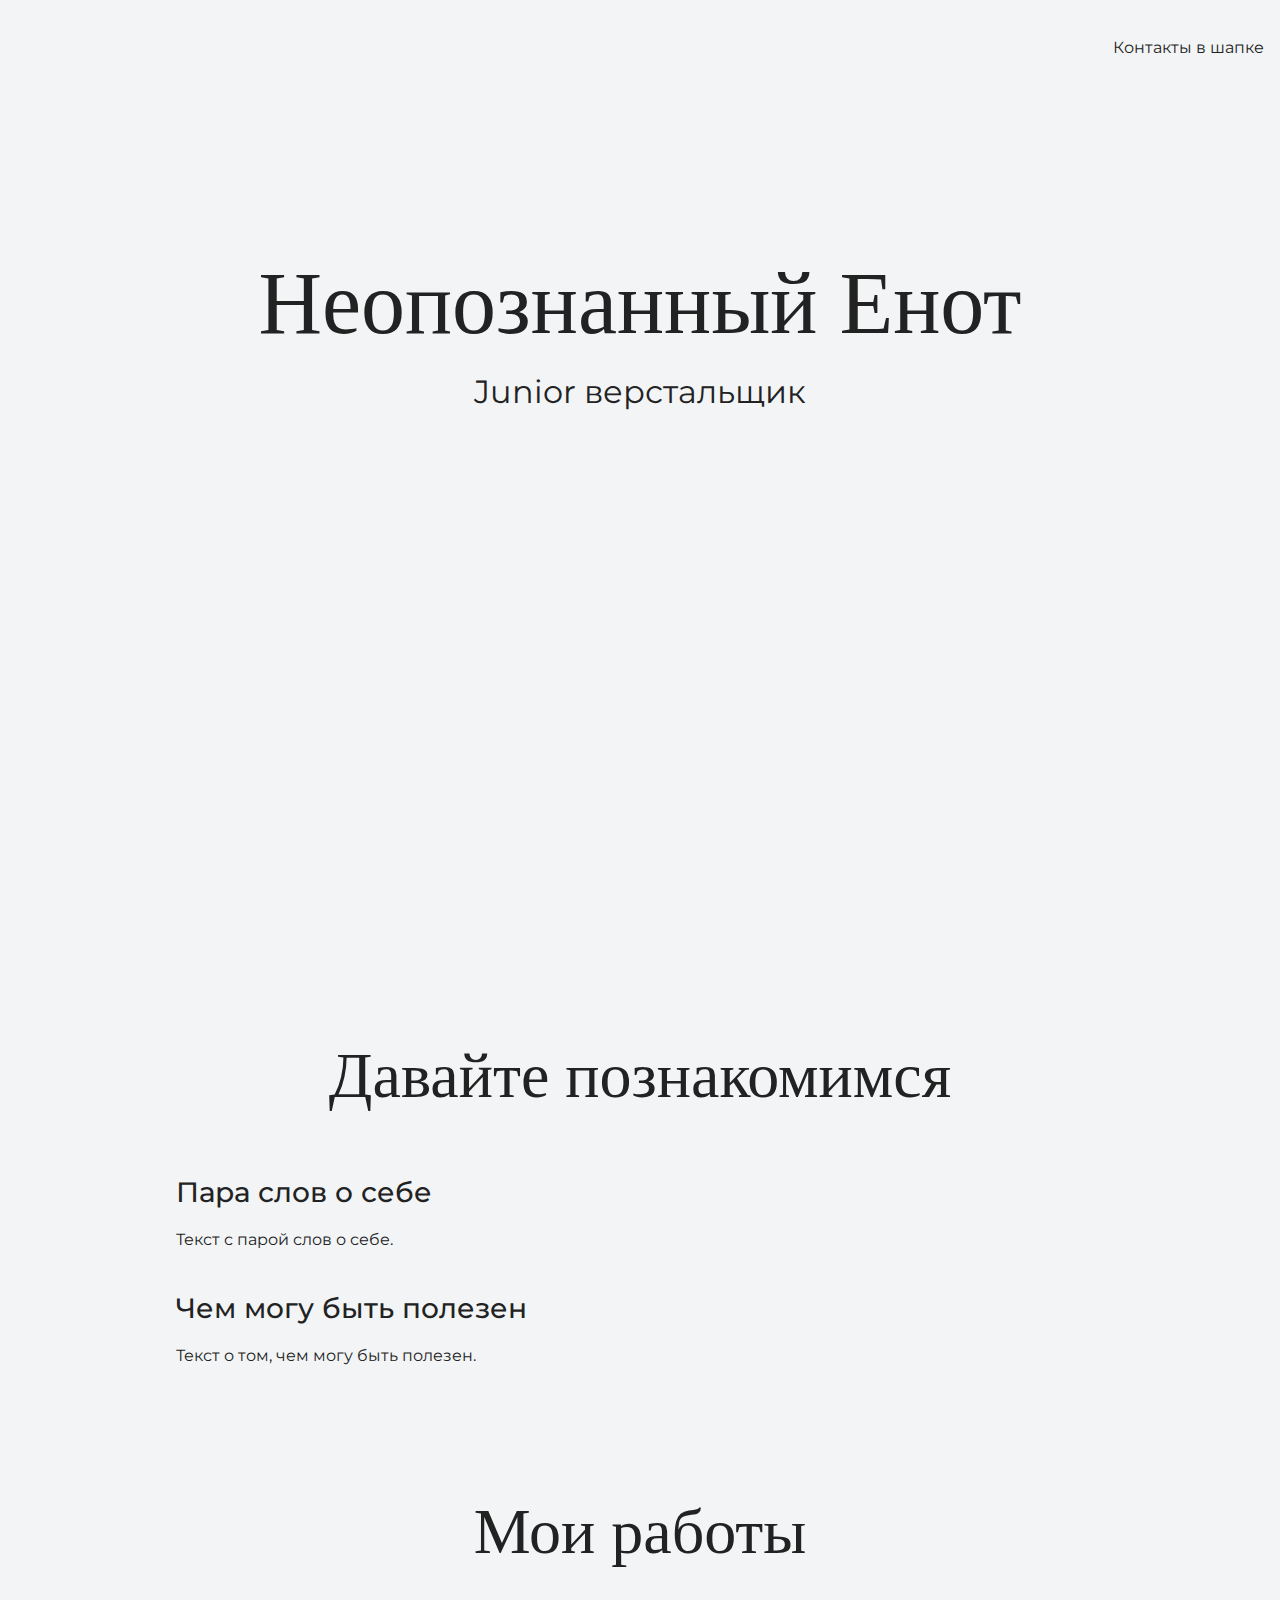
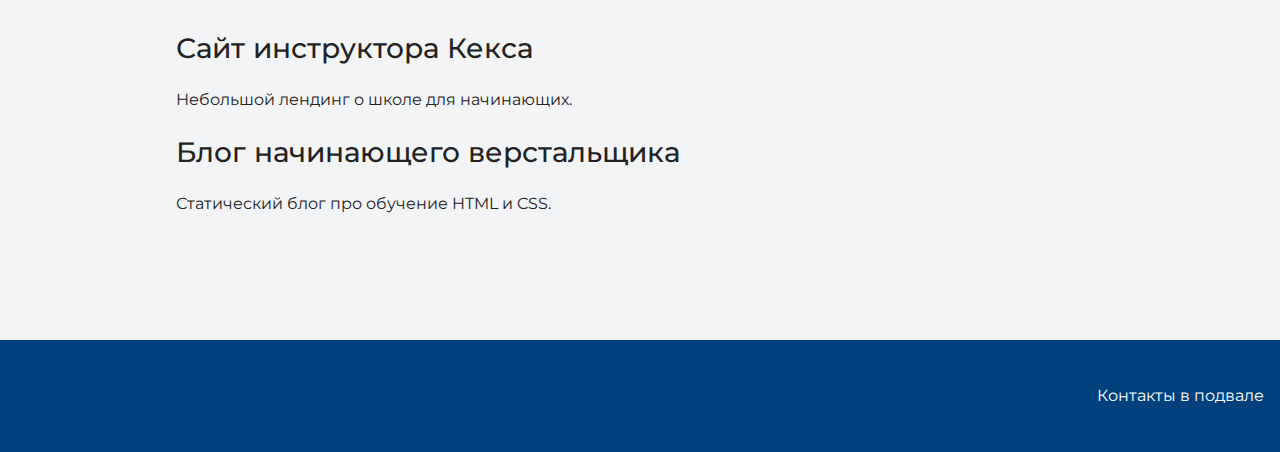
==== index.html @ 27768128 "загружает файлы сайта" ====
<!DOCTYPE html>
<html lang="ru">

<head>
  <meta charset="UTF-8">
  <link rel="stylesheet" href="style.css">
  <link href="https://fonts.googleapis.com/css?family=Montserrat:400,500,700|Old+Standard+TT&display=swap&subset=cyrillic" rel="stylesheet">
  <title>Портфолио Junior верстальщика</title>
</head>

<body>
  <header class="page-header">
    <div class="container">
      Контакты в шапке
    </div>
  </header>

  <section class="hero-image">
    <div class="container">
      <h1 class="heading">Неопознанный Енот</h1>
      <p>Junior верстальщик</p>
    </div>
  </section>

  <section class="intro">
    <div class="container">
      <h2 class="subheading">Давайте познакомимся</h2>
      <h3>Пара слов о себе</h3>
      <p>Текст с парой слов о себе.</p>
      <h3>Чем могу быть полезен</h3>
      <p>Текст о том, чем могу быть полезен.</p>
    </div>
  </section>

  <section class="portfolio">
    <div class="container">
      <h2 class="subheading">Мои работы</h2>

      <h3>Сайт инструктора Кекса</h3>
      <p>Небольшой лендинг о школе для начинающих.</p>

      <h3>Блог начинающего верстальщика</h3>
      <p>Статический блог про обучение HTML и CSS.</p>
    </div>
  </section>

  <footer class="page-footer">
    <div class="container">
      Контакты в подвале
    </div>
  </footer>
</body>

</html>
---- style.css ----
body {
  margin: 0;
  min-width: 960px;
  font-family: "Montserrat", "Helvetica", "Arial", sans-serif;
  font-size: 16px;
  line-height: 32px;
  color: #222222;
  background-color: #f2f4f6;
  background-image: url("img/hero-bg.jpg");
  background-repeat: no-repeat;
  background-position: top center;
}

.container {
  max-width: 928px;
  margin: 0 auto;
  padding: 0 16px;
}

.page-header {
  margin: 0 0 160px;
  padding: 32px 0 32px;
}

.page-header .container,
.page-footer .container {
  max-width: 1408px;
  text-align: right;
}

.page-header a {
  margin-left: 56px;
  color: #288be6;
  text-decoration: none;
  background-repeat: no-repeat;
  background-position: left;
}

.header-email {
  padding-left: 30px;
  background-image: url("img/icon-email-header.svg");
}

.header-phone {
  padding-left: 25px;
  background-image: url("img/icon-phone-header.svg");
}

.hero-image {
  margin-bottom: 620px;
}

.hero-image .container {
  max-width: 1408px;
  text-align: center;
}

.heading {
  margin: 0 0 16px;
  font-family: "Old Standard TT", "Times", "Times New Roman", serif;
  font-size: 88px;
  line-height: 96px;
  font-weight: 400;
}

.hero-image p {
  margin: 0;
  font-size: 32px;
  line-height: 48px;
}

.intro {
  margin: 0 0 120px;
}

.subheading {
  margin: 0 0 56px;
  font-family: "Old Standard TT", "Times", "Times New Roman", serif;
  font-size: 64px;
  line-height: 80px;
  font-weight: 400;
  text-align: center;
}

.user-image {
  margin: 0 0 32px;
  text-align: center;
}

.intro h3,
.portfolio h3 {
  margin: 0 0 12px;
  font-size: 28px;
  line-height: 40px;
  font-weight: 500;
}

.intro p {
  margin: 0 0 32px;
}

.skills-list {
  margin: 0;
  padding: 0;
}

.skills-list dt {
  padding-left: 32px;
  background-repeat: no-repeat;
  background-position: left;
}

.skill-html {
  background-image: url("img/icon-html.svg");
}

.skill-css {
  background-image: url("img/icon-css.svg");
}

.level {
  margin: 4px 0 16px;
  padding: 0;
  height: 14px;
  font-size: 0;
  background-color: #ffffff;
  border: 1px solid #86c3fa;
  border-radius: 8px;
}

.level div {
  margin: 1px;
  height: 12px;
  background-color: #288be6;
  border-radius: 6px;
}

.portfolio {
  margin: 0 0 120px;
}

.projects {
  margin: 0;
  padding: 0;
  list-style: none;
}

.projects li {
  margin: 0 0 80px;
}

.project-image {
  margin: 0 0 24px;
  text-align: center;
}

.projects p {
  margin: 0 0 24px;
}

.button {
  padding: 6px 20px;
  display: inline-block;
  vertical-align: baseline;
  text-decoration: none;
  text-transform: uppercase;
  border-radius: 4px;
  background-color: #288be6;
  color: #ffffff;
}

.page-footer {
  padding: 40px 0;
  background-color: #00417d;
  color: #ffffff;
}

.page-footer a {
  margin-left: 56px;
  color: inherit;
  text-decoration: none;
  background-repeat: no-repeat;
  background-position: left;
}

.footer-email {
  padding-left: 30px;
  background-image: url("img/icon-email-footer.svg");
}

.footer-phone {
  padding-left: 25px;
  background-image: url("img/icon-phone-footer.svg");
}
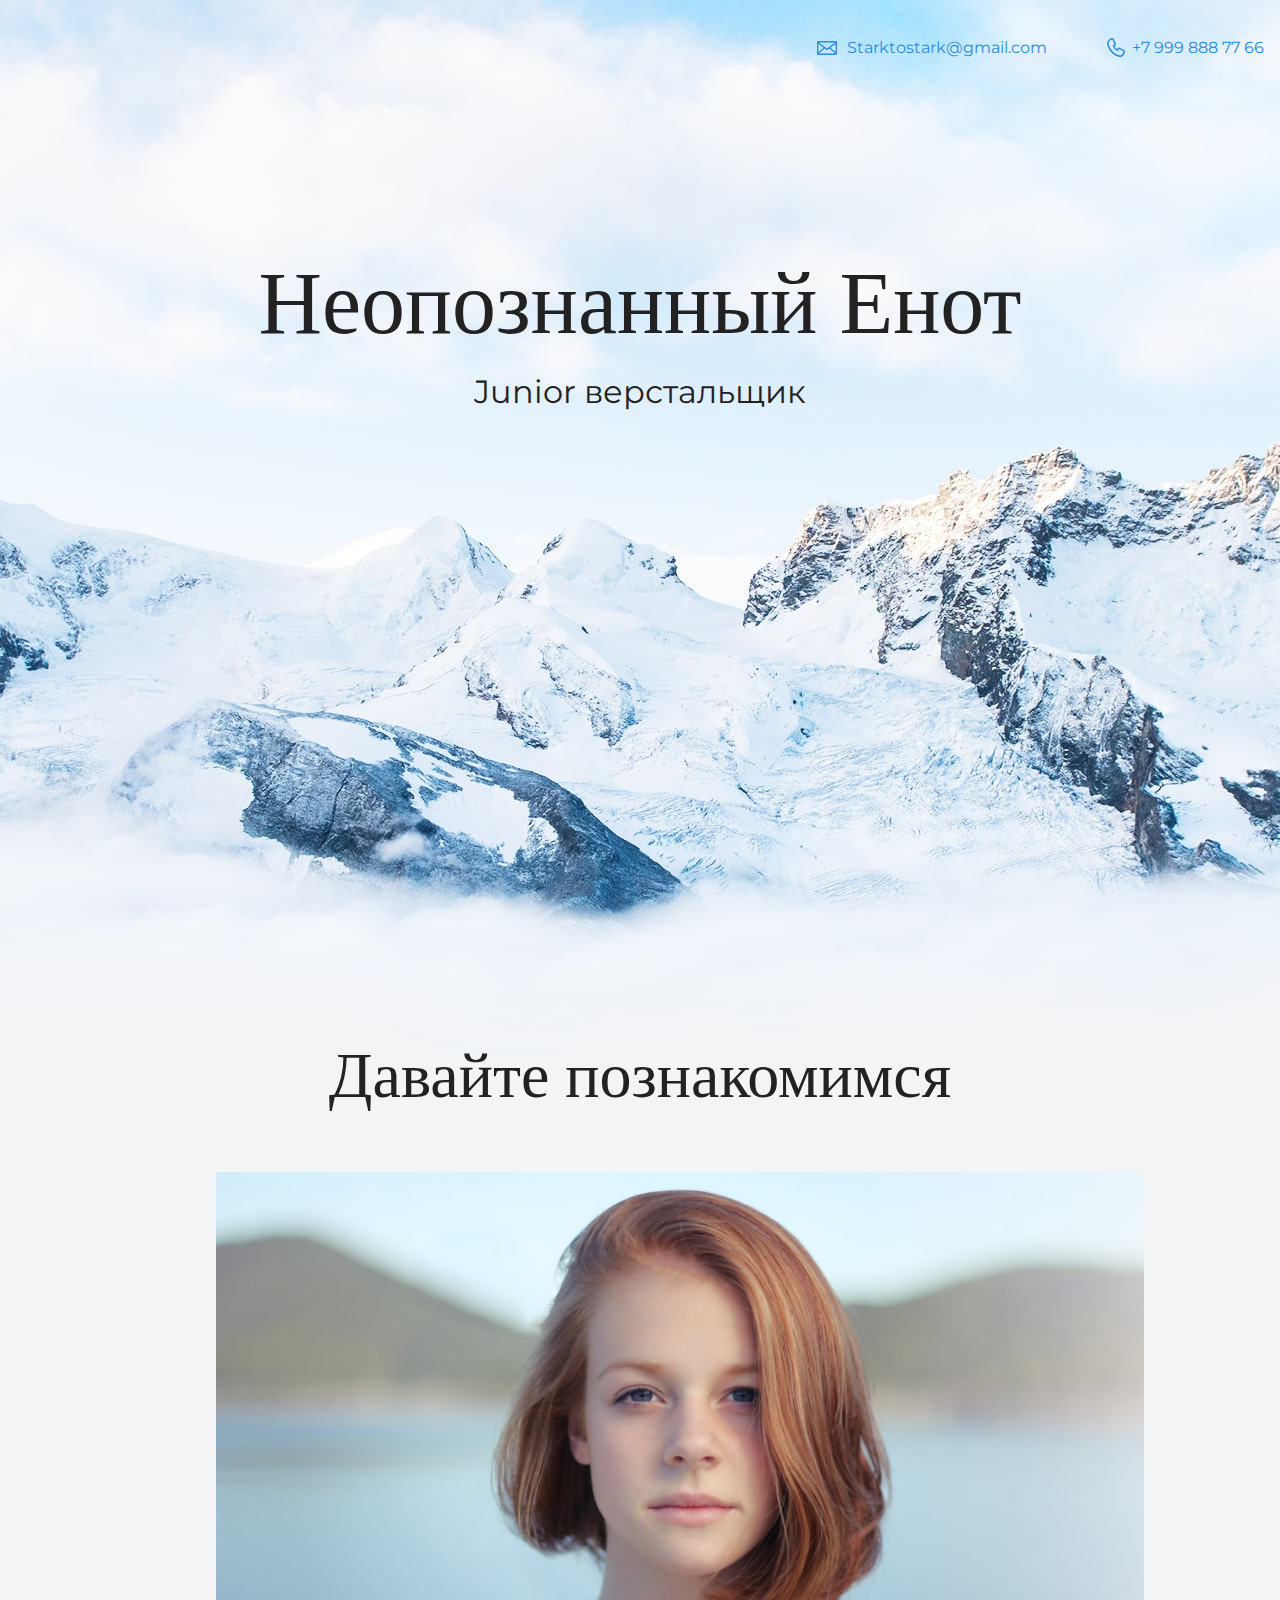
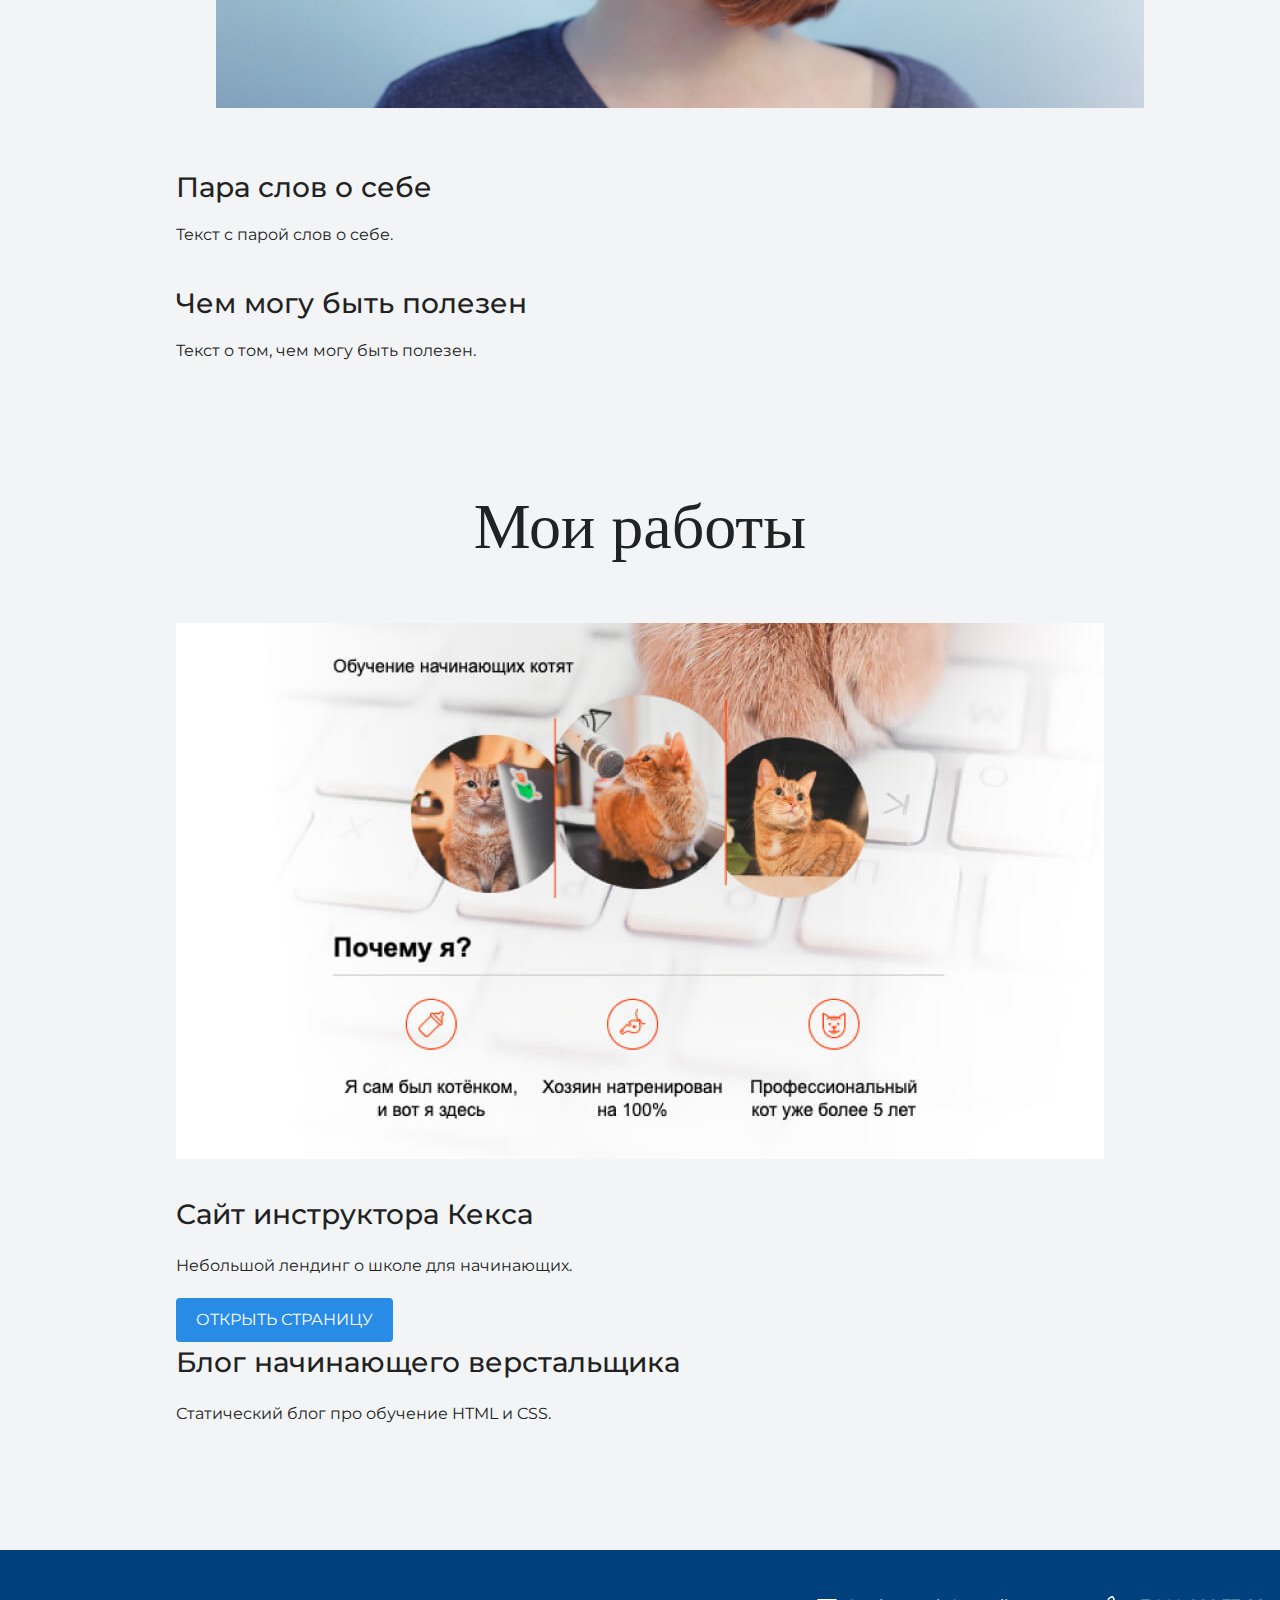
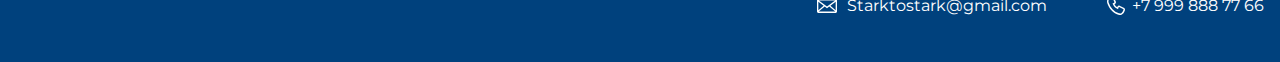
==== commit 0c4798e8: "изображения, стили" ====
--- a/index.html
+++ b/index.html
@@ -11,7 +11,8 @@
 <body>
   <header class="page-header">
     <div class="container">
-      Контакты в шапке
+      <a class="header-email" href="mailto:Starktostark@gmail.com">Starktostark@gmail.com</a>
+      <a class="header-phone" href="tel:+79998887766">+7 999 888 77 66</a>
     </div>
   </header>
 
@@ -25,6 +26,9 @@
   <section class="intro">
     <div class="container">
       <h2 class="subheading">Давайте познакомимся</h2>
+      <figure>
+        <img class="user-image" src="files/user.jpg" width="928" height="536" alt="Фотография Неопознанного Енота">
+      </figure>
       <h3>Пара слов о себе</h3>
       <p>Текст с парой слов о себе.</p>
       <h3>Чем могу быть полезен</h3>
@@ -35,10 +39,12 @@
   <section class="portfolio">
     <div class="container">
       <h2 class="subheading">Мои работы</h2>
-
+      <figure class="project-image">
+        <img src="files/project.jpg" width="928" height="536" alt="Сайт инструктора Кекса">
+      </figure>
       <h3>Сайт инструктора Кекса</h3>
       <p>Небольшой лендинг о школе для начинающих.</p>
-
+      <a class="button" href="source/project1/index.html" target="_blank">Открыть страницу</a>
       <h3>Блог начинающего верстальщика</h3>
       <p>Статический блог про обучение HTML и CSS.</p>
     </div>
@@ -46,7 +52,8 @@
 
   <footer class="page-footer">
     <div class="container">
-      Контакты в подвале
+      <a class="footer-email" href="mailto:Starktostark@gmail.com">Starktostark@gmail.com</a>
+      <a class="footer-phone" href="tel:+79998887766">+7 999 888 77 66</a>
     </div>
   </footer>
 </body>
--- a/style.css
+++ b/style.css
@@ -1,194 +1,194 @@
-body {
-  margin: 0;
-  min-width: 960px;
-  font-family: "Montserrat", "Helvetica", "Arial", sans-serif;
-  font-size: 16px;
-  line-height: 32px;
-  color: #222222;
-  background-color: #f2f4f6;
-  background-image: url("img/hero-bg.jpg");
-  background-repeat: no-repeat;
-  background-position: top center;
-}
-
-.container {
-  max-width: 928px;
-  margin: 0 auto;
-  padding: 0 16px;
-}
-
-.page-header {
-  margin: 0 0 160px;
-  padding: 32px 0 32px;
-}
-
-.page-header .container,
-.page-footer .container {
-  max-width: 1408px;
-  text-align: right;
-}
-
-.page-header a {
-  margin-left: 56px;
-  color: #288be6;
-  text-decoration: none;
-  background-repeat: no-repeat;
-  background-position: left;
-}
-
-.header-email {
-  padding-left: 30px;
-  background-image: url("img/icon-email-header.svg");
-}
-
-.header-phone {
-  padding-left: 25px;
-  background-image: url("img/icon-phone-header.svg");
-}
-
-.hero-image {
-  margin-bottom: 620px;
-}
-
-.hero-image .container {
-  max-width: 1408px;
-  text-align: center;
-}
-
-.heading {
-  margin: 0 0 16px;
-  font-family: "Old Standard TT", "Times", "Times New Roman", serif;
-  font-size: 88px;
-  line-height: 96px;
-  font-weight: 400;
-}
-
-.hero-image p {
-  margin: 0;
-  font-size: 32px;
-  line-height: 48px;
-}
-
-.intro {
-  margin: 0 0 120px;
-}
-
-.subheading {
-  margin: 0 0 56px;
-  font-family: "Old Standard TT", "Times", "Times New Roman", serif;
-  font-size: 64px;
-  line-height: 80px;
-  font-weight: 400;
-  text-align: center;
-}
-
-.user-image {
-  margin: 0 0 32px;
-  text-align: center;
-}
-
-.intro h3,
-.portfolio h3 {
-  margin: 0 0 12px;
-  font-size: 28px;
-  line-height: 40px;
-  font-weight: 500;
-}
-
-.intro p {
-  margin: 0 0 32px;
-}
-
-.skills-list {
-  margin: 0;
-  padding: 0;
-}
-
-.skills-list dt {
-  padding-left: 32px;
-  background-repeat: no-repeat;
-  background-position: left;
-}
-
-.skill-html {
-  background-image: url("img/icon-html.svg");
-}
-
-.skill-css {
-  background-image: url("img/icon-css.svg");
-}
-
-.level {
-  margin: 4px 0 16px;
-  padding: 0;
-  height: 14px;
-  font-size: 0;
-  background-color: #ffffff;
-  border: 1px solid #86c3fa;
-  border-radius: 8px;
-}
-
-.level div {
-  margin: 1px;
-  height: 12px;
-  background-color: #288be6;
-  border-radius: 6px;
-}
-
-.portfolio {
-  margin: 0 0 120px;
-}
-
-.projects {
-  margin: 0;
-  padding: 0;
-  list-style: none;
-}
-
-.projects li {
-  margin: 0 0 80px;
-}
-
-.project-image {
-  margin: 0 0 24px;
-  text-align: center;
-}
-
-.projects p {
-  margin: 0 0 24px;
-}
-
-.button {
-  padding: 6px 20px;
-  display: inline-block;
-  vertical-align: baseline;
-  text-decoration: none;
-  text-transform: uppercase;
-  border-radius: 4px;
-  background-color: #288be6;
-  color: #ffffff;
-}
-
-.page-footer {
-  padding: 40px 0;
-  background-color: #00417d;
-  color: #ffffff;
-}
-
-.page-footer a {
-  margin-left: 56px;
-  color: inherit;
-  text-decoration: none;
-  background-repeat: no-repeat;
-  background-position: left;
-}
-
-.footer-email {
-  padding-left: 30px;
-  background-image: url("img/icon-email-footer.svg");
-}
-
-.footer-phone {
-  padding-left: 25px;
-  background-image: url("img/icon-phone-footer.svg");
+body {
+  margin: 0;
+  min-width: 960px;
+  font-family: "Montserrat", "Helvetica", "Arial", sans-serif;
+  font-size: 16px;
+  line-height: 32px;
+  color: #222222;
+  background-color: #f2f4f6;
+  background-image: url("img/hero-bg.jpg");
+  background-repeat: no-repeat;
+  background-position: top center;
+}
+
+.container {
+  max-width: 928px;
+  margin: 0 auto;
+  padding: 0 16px;
+}
+
+.page-header {
+  margin: 0 0 160px;
+  padding: 32px 0 32px;
+}
+
+.page-header .container,
+.page-footer .container {
+  max-width: 1408px;
+  text-align: right;
+}
+
+.page-header a {
+  margin-left: 56px;
+  color: #288be6;
+  text-decoration: none;
+  background-repeat: no-repeat;
+  background-position: left;
+}
+
+.header-email {
+  padding-left: 30px;
+  background-image: url("img/icon-email-header.svg");
+}
+
+.header-phone {
+  padding-left: 25px;
+  background-image: url("img/icon-phone-header.svg");
+}
+
+.hero-image {
+  margin-bottom: 620px;
+}
+
+.hero-image .container {
+  max-width: 1408px;
+  text-align: center;
+}
+
+.heading {
+  margin: 0 0 16px;
+  font-family: "Old Standard TT", "Times", "Times New Roman", serif;
+  font-size: 88px;
+  line-height: 96px;
+  font-weight: 400;
+}
+
+.hero-image p {
+  margin: 0;
+  font-size: 32px;
+  line-height: 48px;
+}
+
+.intro {
+  margin: 0 0 120px;
+}
+
+.subheading {
+  margin: 0 0 56px;
+  font-family: "Old Standard TT", "Times", "Times New Roman", serif;
+  font-size: 64px;
+  line-height: 80px;
+  font-weight: 400;
+  text-align: center;
+}
+
+.user-image {
+  margin: 0 0 32px;
+  text-align: center;
+}
+
+.intro h3,
+.portfolio h3 {
+  margin: 0 0 12px;
+  font-size: 28px;
+  line-height: 40px;
+  font-weight: 500;
+}
+
+.intro p {
+  margin: 0 0 32px;
+}
+
+.skills-list {
+  margin: 0;
+  padding: 0;
+}
+
+.skills-list dt {
+  padding-left: 32px;
+  background-repeat: no-repeat;
+  background-position: left;
+}
+
+.skill-html {
+  background-image: url("img/icon-html.svg");
+}
+
+.skill-css {
+  background-image: url("img/icon-css.svg");
+}
+
+.level {
+  margin: 4px 0 16px;
+  padding: 0;
+  height: 14px;
+  font-size: 0;
+  background-color: #ffffff;
+  border: 1px solid #86c3fa;
+  border-radius: 8px;
+}
+
+.level div {
+  margin: 1px;
+  height: 12px;
+  background-color: #288be6;
+  border-radius: 6px;
+}
+
+.portfolio {
+  margin: 0 0 120px;
+}
+
+.projects {
+  margin: 0;
+  padding: 0;
+  list-style: none;
+}
+
+.projects li {
+  margin: 0 0 80px;
+}
+
+.project-image {
+  margin: 0 0 24px;
+  text-align: center;
+}
+
+.projects p {
+  margin: 0 0 24px;
+}
+
+.button {
+  padding: 6px 20px;
+  display: inline-block;
+  vertical-align: baseline;
+  text-decoration: none;
+  text-transform: uppercase;
+  border-radius: 4px;
+  background-color: #288be6;
+  color: #ffffff;
+}
+
+.page-footer {
+  padding: 40px 0;
+  background-color: #00417d;
+  color: #ffffff;
+}
+
+.page-footer a {
+  margin-left: 56px;
+  color: inherit;
+  text-decoration: none;
+  background-repeat: no-repeat;
+  background-position: left;
+}
+
+.footer-email {
+  padding-left: 30px;
+  background-image: url("img/icon-email-footer.svg");
+}
+
+.footer-phone {
+  padding-left: 25px;
+  background-image: url("img/icon-phone-footer.svg");
 }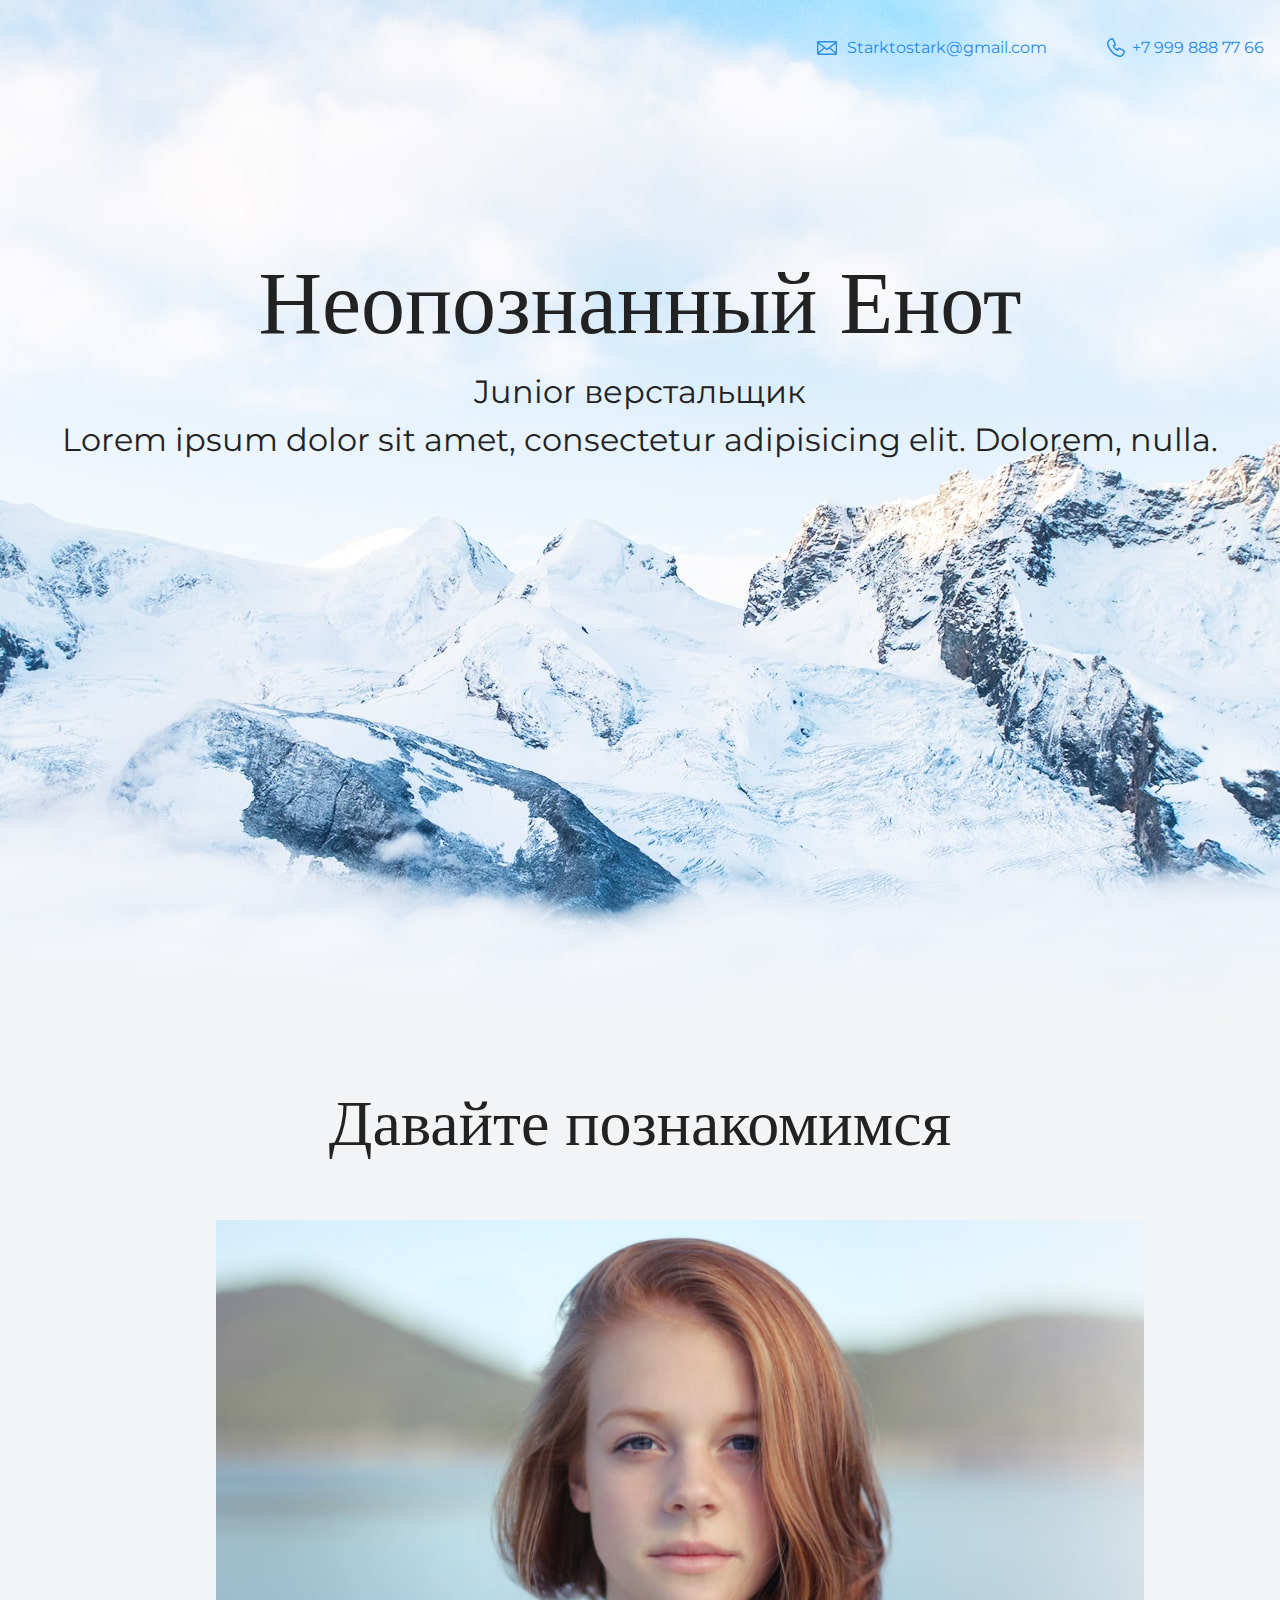
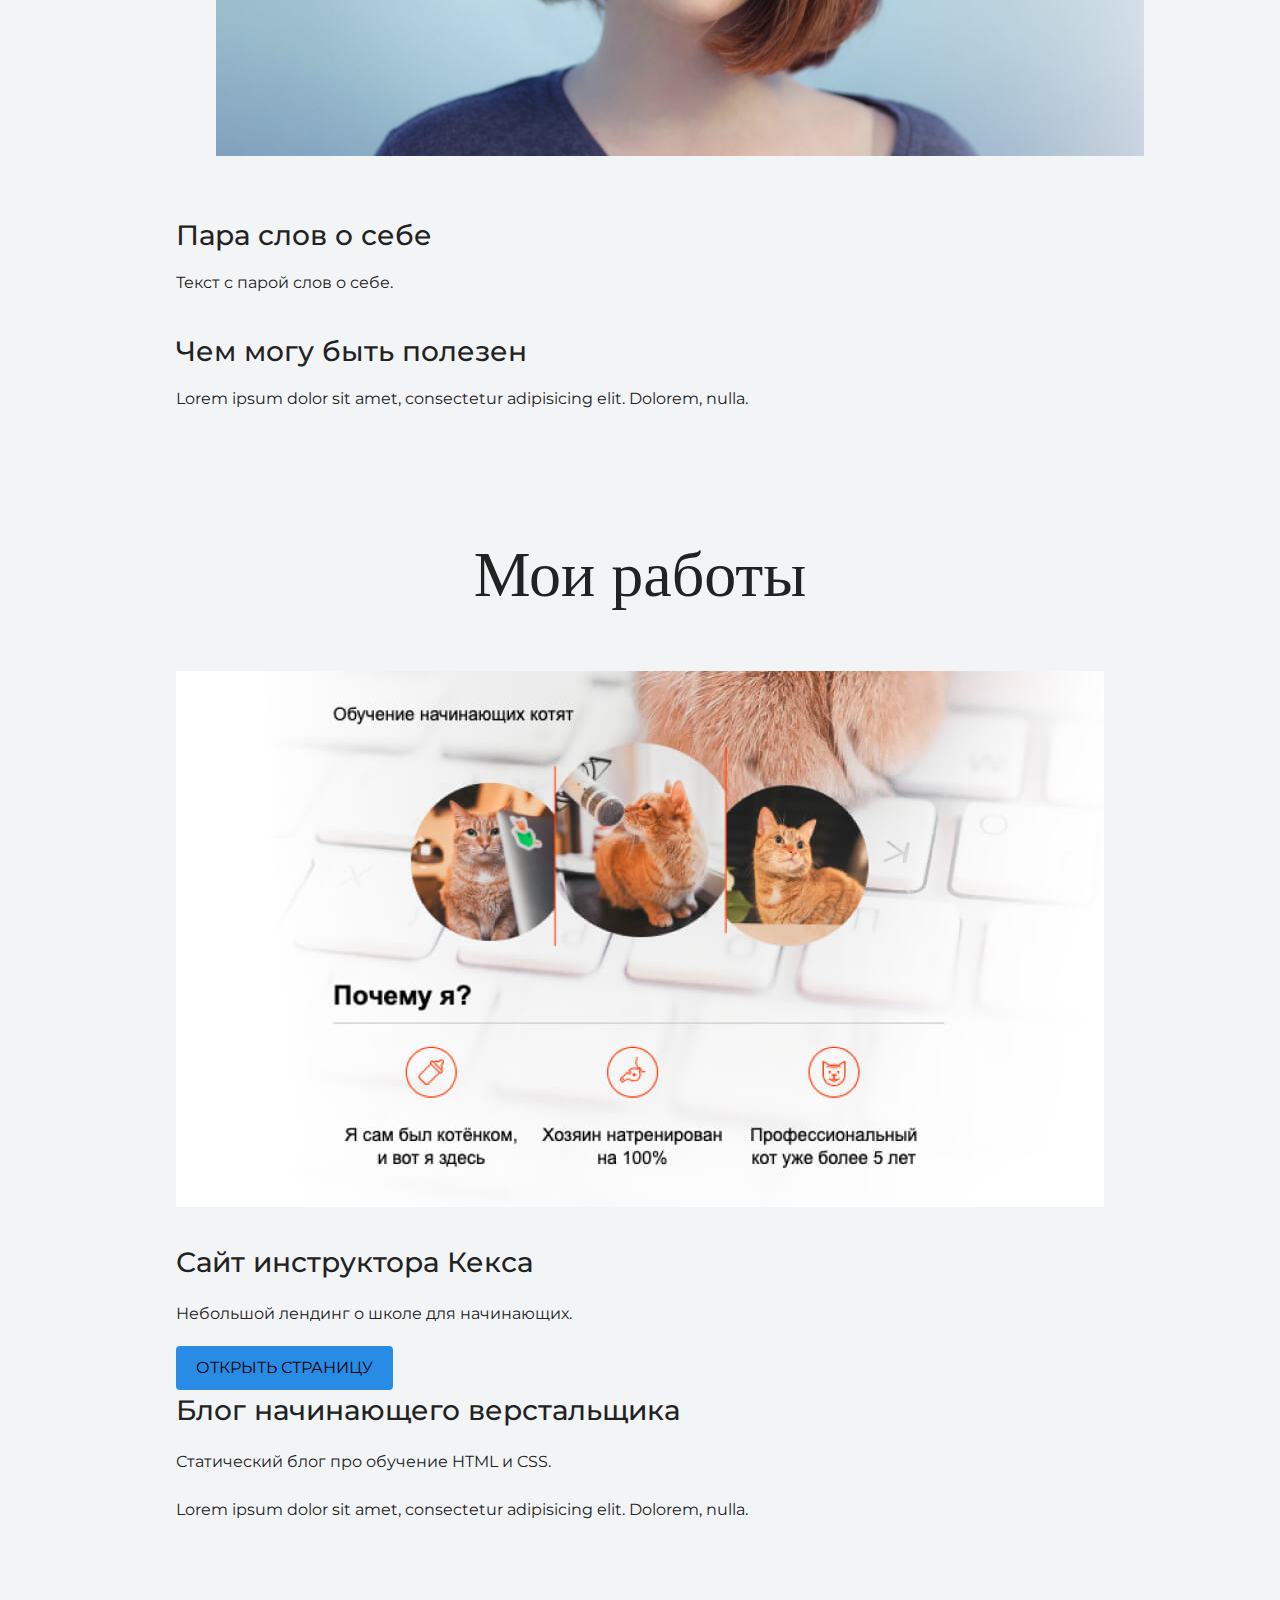
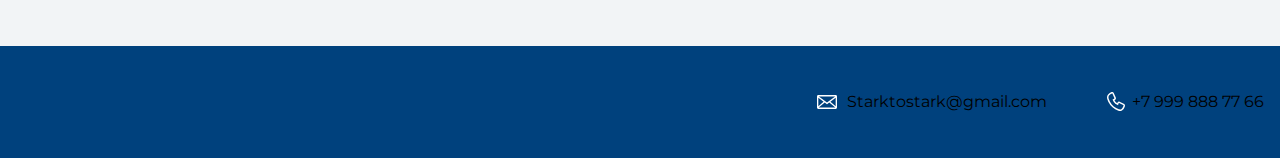
==== commit 0b890a44: "Добавляет новые абзацы с текстом и меняет цвет текста" ====
--- a/index.html
+++ b/index.html
@@ -20,6 +20,7 @@
     <div class="container">
       <h1 class="heading">Неопознанный Енот</h1>
       <p>Junior верстальщик</p>
+      <p>Lorem ipsum dolor sit amet, consectetur adipisicing elit. Dolorem, nulla.</p>
     </div>
   </section>
 
@@ -32,7 +33,7 @@
       <h3>Пара слов о себе</h3>
       <p>Текст с парой слов о себе.</p>
       <h3>Чем могу быть полезен</h3>
-      <p>Текст о том, чем могу быть полезен.</p>
+      <p>Lorem ipsum dolor sit amet, consectetur adipisicing elit. Dolorem, nulla.</p>
     </div>
   </section>
 
@@ -47,6 +48,7 @@
       <a class="button" href="source/project1/index.html" target="_blank">Открыть страницу</a>
       <h3>Блог начинающего верстальщика</h3>
       <p>Статический блог про обучение HTML и CSS.</p>
+      <p>Lorem ipsum dolor sit amet, consectetur adipisicing elit. Dolorem, nulla.</p>
     </div>
   </section>
 
--- a/style.css
+++ b/style.css
@@ -166,13 +166,13 @@
   text-transform: uppercase;
   border-radius: 4px;
   background-color: #288be6;
-  color: #ffffff;
+  color: #000000;
 }
 
 .page-footer {
   padding: 40px 0;
   background-color: #00417d;
-  color: #ffffff;
+  color: #000000;
 }
 
 .page-footer a {
